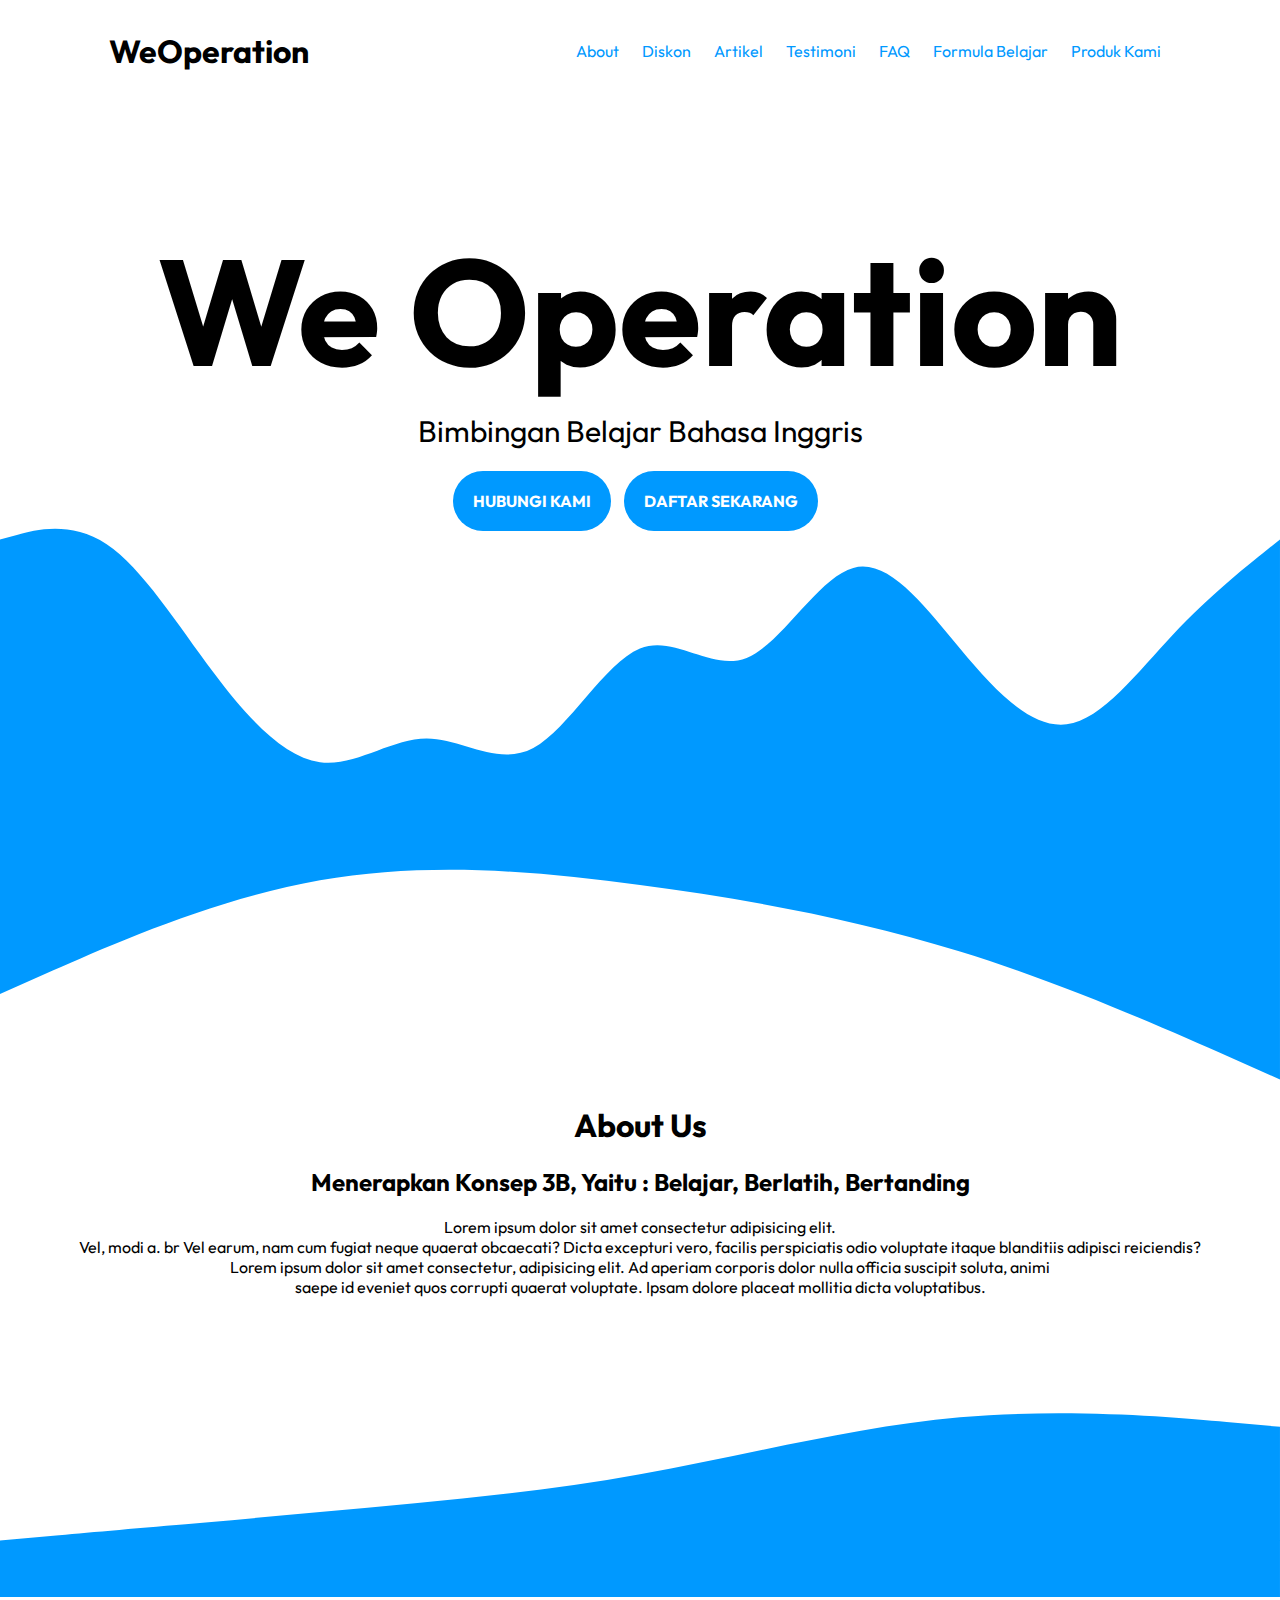
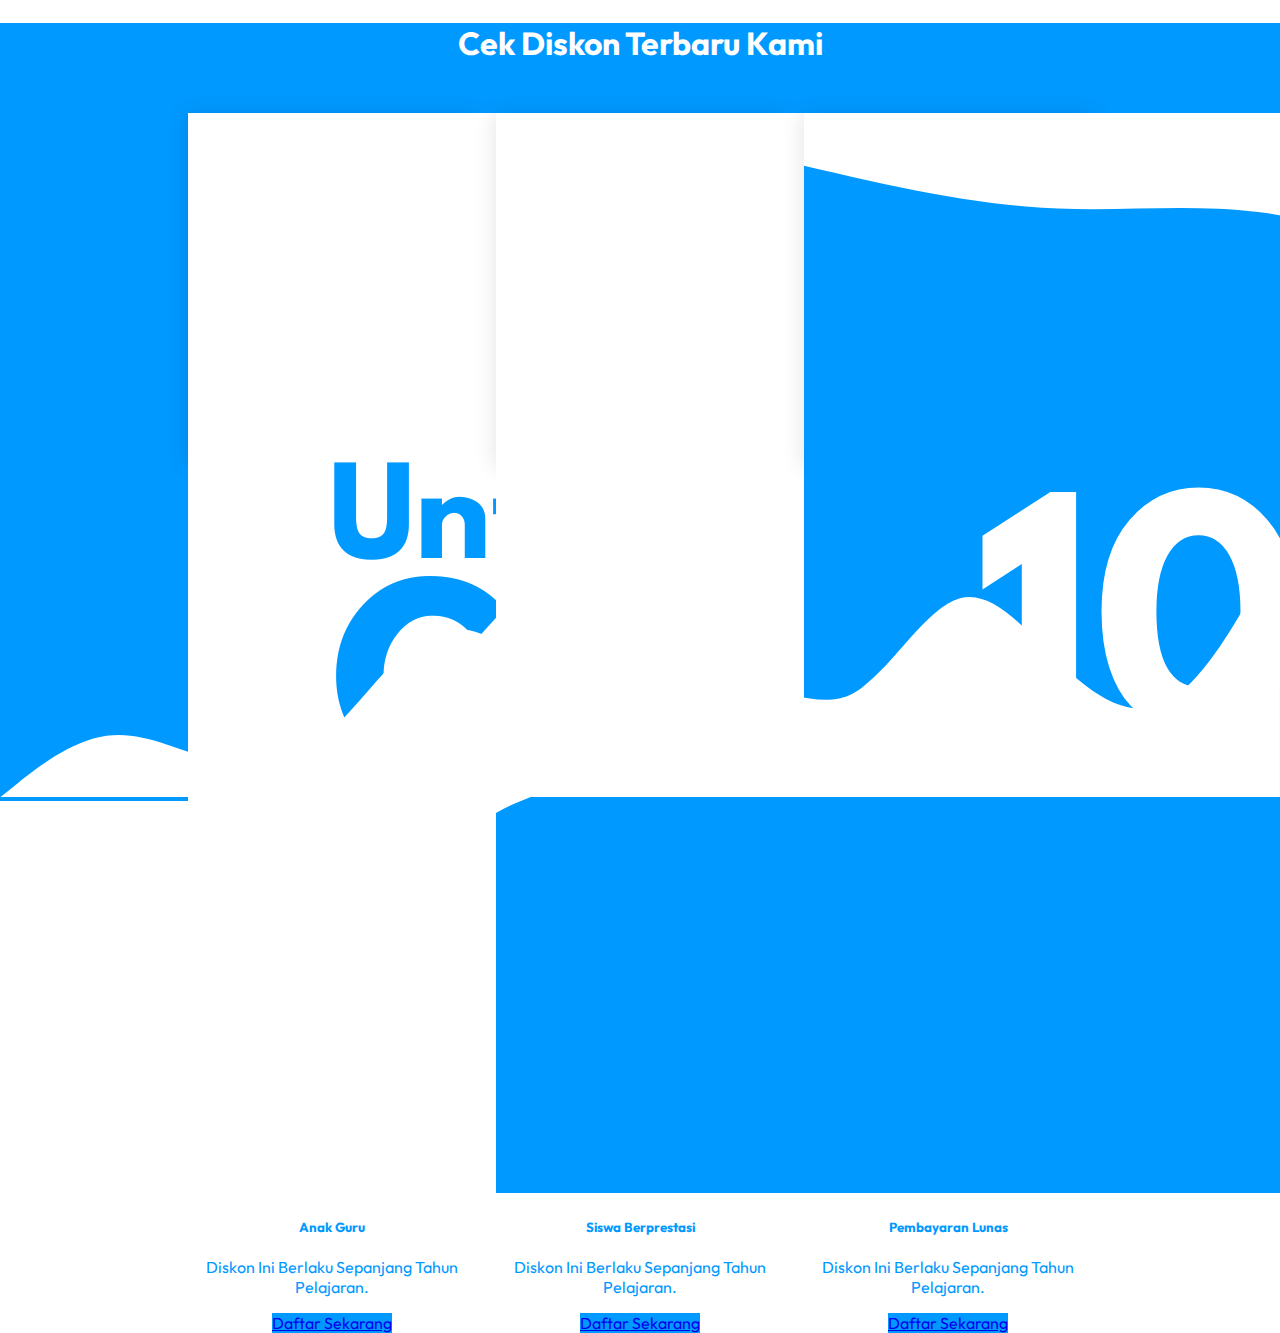
==== index.html @ 5f739982 "first commit" ====
<!DOCTYPE html>
<html lang="en">
<head>
    <meta charset="UTF-8">
    <meta http-equiv="X-UA-Compatible" content="IE=edge">
    <meta name="viewport" content="width=device-width, initial-scale=1.0">

    <link href="https://cdn.jsdelivr.net/npm/bootstrap@5.0.2/dist/css/bootstrap.min.css" rel="stylesheet" integrity="sha384-EVSTQN3/azprG1Anm3QDgpJLIm9Nao0Yz1ztcQTwFspd3yD65VohhpuuCOmLASjC" crossorigin="anonymous">
    <link rel="stylesheet" href="style.css">

    <title>Document</title>
</head>
<body>

    <header>
        <nav>
            <h1>WeOperation</h1>
            <ul class="navbar">
                <li><a href="#content2">About</a></li>
                <li><a href="#Diskon">Diskon</a></li>
                <li><a href="#Artikel">Artikel</a></li>
                <li><a href="#">Testimoni</a></li>
                <li><a href="#">FAQ</a></li>
                <li><a href="#">Formula Belajar</a></li>
                <li><a href="#">Produk Kami</a></li>
            </ul>
        </nav>
    </header>

    <main>

        <!-- Home -->
        <div class="Home">
            <h1>We Operation</h1>
            <p>Bimbingan Belajar Bahasa Inggris</p>
            <div class="tombol">
                <a href="#">HUBUNGI KAMI</a>
                <a href="#">DAFTAR SEKARANG</a>
            </div>
            <svg xmlns="http://www.w3.org/2000/svg" viewBox="0 0 1440 320" class="waves"><path fill="#0099ff" fill-opacity="1" d="M0,32L20,26.7C40,21,80,11,120,37.3C160,64,200,128,240,181.3C280,235,320,277,360,282.7C400,288,440,256,480,256C520,256,560,288,600,266.7C640,245,680,171,720,154.7C760,139,800,181,840,165.3C880,149,920,75,960,64C1000,53,1040,107,1080,154.7C1120,203,1160,245,1200,240C1240,235,1280,181,1320,138.7C1360,96,1400,64,1420,48L1440,32L1440,320L1420,320C1400,320,1360,320,1320,320C1280,320,1240,320,1200,320C1160,320,1120,320,1080,320C1040,320,1000,320,960,320C920,320,880,320,840,320C800,320,760,320,720,320C680,320,640,320,600,320C560,320,520,320,480,320C440,320,400,320,360,320C320,320,280,320,240,320C200,320,160,320,120,320C80,320,40,320,20,320L0,320Z"></path></svg>
        </div>

        <!-- About -->

        <div class="About" id="content2">

            <svg xmlns="http://www.w3.org/2000/svg" viewBox="0 0 1440 320"><path fill="#0099ff" fill-opacity="1" d="M0,224L60,197.3C120,171,240,117,360,96C480,75,600,85,720,101.3C840,117,960,139,1080,176C1200,213,1320,267,1380,293.3L1440,320L1440,0L1380,0C1320,0,1200,0,1080,0C960,0,840,0,720,0C600,0,480,0,360,0C240,0,120,0,60,0L0,0Z"></path></svg>


            <h1>About Us</h1>
            <h2>Menerapkan Konsep 3B, Yaitu : Belajar, Berlatih, Bertanding</h4>
            <p>Lorem ipsum dolor sit amet consectetur adipisicing elit. <br> Vel, modi a. br Vel earum, nam cum fugiat neque quaerat obcaecati? Dicta excepturi vero, facilis perspiciatis odio voluptate itaque blanditiis adipisci reiciendis? <br> Lorem ipsum dolor sit amet consectetur, adipisicing elit. Ad aperiam corporis dolor nulla officia suscipit soluta, animi <br> saepe id eveniet quos corrupti quaerat voluptate. Ipsam dolore placeat mollitia dicta voluptatibus.</p>
            
            <svg xmlns="http://www.w3.org/2000/svg" viewBox="0 0 1440 320"><path fill="#0099ff" fill-opacity="1" d="M0,256L60,250.7C120,245,240,235,360,224C480,213,600,203,720,181.3C840,160,960,128,1080,117.3C1200,107,1320,117,1380,122.7L1440,128L1440,320L1380,320C1320,320,1200,320,1080,320C960,320,840,320,720,320C600,320,480,320,360,320C240,320,120,320,60,320L0,320Z"></path></svg>
        </div>

        <!-- Diskon -->

        <div class="diskon" id="Diskon">
            <h1>Cek Diskon Terbaru Kami</h1>
            <div class="cards">
            <div class="card" >
                <img src="Gambar/4.png" class="card-img-top" alt="...">
                <div class="card-body">
                  <h5 class="card-title">Anak Guru</h5>
                  <p class="card-text">Diskon Ini Berlaku Sepanjang Tahun Pelajaran.</p>
                  <a href="#" class="btn btn-primary">Daftar Sekarang</a>
                </div>
              </div>
            <div class="card">
                <img src="Gambar/5.png" class="card-img-top" alt="...">
                <div class="card-body">
                  <h5 class="card-title">Siswa Berprestasi</h5>
                  <p class="card-text">Diskon Ini Berlaku Sepanjang Tahun Pelajaran.</p>
                  <a href="#" class="btn btn-primary">Daftar Sekarang</a>
                </div>
              </div>
            <div class="card cardbottom">
                <img src="Gambar/6.png" class="card-img-top" alt="...">
                <div class="card-body">
                  <h5 class="card-title">Pembayaran Lunas</h5>
                  <p class="card-text">Diskon Ini Berlaku Sepanjang Tahun Pelajaran.</p>
                  <a href="#" class="btn btn-primary">Daftar Sekarang</a>
                </div>
              </div>
            </div>

            <svg xmlns="http://www.w3.org/2000/svg" viewBox="0 0 1440 320" class="wputih"><path fill="#Ffffff" fill-opacity="1" d="M0,320L20,304C40,288,80,256,120,250.7C160,245,200,267,240,277.3C280,288,320,288,360,256C400,224,440,160,480,138.7C520,117,560,139,600,176C640,213,680,267,720,266.7C760,267,800,213,840,202.7C880,192,920,224,960,202.7C1000,181,1040,107,1080,96C1120,85,1160,139,1200,176C1240,213,1280,235,1320,208C1360,181,1400,107,1420,69.3L1440,32L1440,320L1420,320C1400,320,1360,320,1320,320C1280,320,1240,320,1200,320C1160,320,1120,320,1080,320C1040,320,1000,320,960,320C920,320,880,320,840,320C800,320,760,320,720,320C680,320,640,320,600,320C560,320,520,320,480,320C440,320,400,320,360,320C320,320,280,320,240,320C200,320,160,320,120,320C80,320,40,320,20,320L0,320Z"></path></svg>

            
        </div>

        <!-- Artikel -->

        <!-- <div class="Artikel" id="Artikel">

          <h1>Artikel kami</h1>
          <div class="cArtikel">
            <div class="card" style="width: 18rem;">
                <img src="Gambar/1.png" class="card-img-top" alt="...">
                <div class="card-body">
                    <p style="font-weight: bold;">REVIEW LATIHAN SOAL POST TEST!</p>
                  <p class="card-text">Dapatkan Review Soal Tes Setelah Ujian Secara.</p>
                </div>
              </div>
              <div class="card" style="width: 18rem;">
                <img src="Gambar/2.png" class="card-img-top" alt="...">
                <div class="card-body">
                    <p style="font-weight: bold;">DAPAT SERTIFIKAT KELULUSAN! </p>
                  <p class="card-text">
                    Sertifikat Resmi Yang Di Dapatkan Bekerja Sama Dengan Beberapa Program Pendidikan Di Indonesia.
                    </p>
                </div>
              </div>
              <div class="card" style="width: 18rem;">
                <img src="Gambar/3.png" class="card-img-top" alt="...">
                <div class="card-body">
                    <p style="font-weight: bold;">PERSIAPKAN DIRIMU MENGIKUTI OSN 2023!</p>
                  <p class="card-text">
                  Membantu Dan Membahas Soal- Soal Seputar OSN Yang Akan Di Laksanakan Nantinya
                </p>
                </div>
              </div>
          </div>

        </div> -->
    </main>
    

    <script src="javascript.js"></script>
</body>
</html>
---- style.css ----
@import url('https://fonts.googleapis.com/css2?family=Outfit:wght@300;400;500&display=swap');

body {
    margin: 0;
    font-family: 'Outfit', sans-serif;
}
html{
    scroll-behavior: smooth;
}
header{
    padding-bottom: 100px;

}

nav {
    position:fixed;
    top: 0;
    left: 0;
    width: 100%;
    display: flex;
    justify-content: space-around;
    align-items: center;
    background-color: white;
    font-family: 'Outfit', sans-serif;
    padding: 10px 0;
    z-index: 999;
    transition: box-shadow 0.3s ease; /* Menambahkan transisi pada box-shadow */
}

nav.nav-scroll {
    box-shadow: 0 2px 4px rgba(0, 0, 0, 0.1); /* Efek box-shadow saat di-scroll */
}

.navbar li{
    display: inline;
    list-style: none;
}

.navbar li a{
    padding: 10px;
    text-decoration: none;
    color:#0099ff;
    border-radius: 50px;
    transition: .3s;
}

.navbar li a:hover{
    padding: 10px;
    transition: .5s;
    text-decoration: none;
    background-color:  #0099ff;
    border-radius: 50px;
    color: white;
}

.Home{
    padding-top: 100px;
    line-height:20px;
    font-family: 'Outfit', sans-serif;
    text-align: center;
}

.Home h1 {
    font-size: 150px;
}

.Home p {
    font-size: 30px;
    margin-bottom: 50px;
}


.tombol a{
    margin-right: 10px;
    font-weight: bold;
    color: white;
    text-decoration: none;
    border-radius: 50px;
    padding: 20px;
    background-color: #0099ff;
    transition: .3s;
}

.tombol a:hover{
    margin-right: 10px;
    transition: .3s;
    font-weight: bold;
    color: white;
    text-decoration: none;
    border-radius: 50px;
    padding: 25px;
    background-color: rgb(18, 159, 246);
}

.tombol {
    margin-bottom: 0;
}
.waves{
    display: block;
}

.About{
    text-align: center;
}

.diskon{
    background-color: #0099ff;
    text-align: center;
    color: white;
}



.cards{
    margin-top: 50px;
    margin-bottom: 50px;
    display: flex;
    justify-content: center;
    gap: 20px;
}

.Artikel{
    text-align: center;
    margin: 100px auto;
}
.cArtikel{
    display: flex; 
    justify-content: center;
    gap: 70px;
    margin-top: 100px;
}

.card {
    box-shadow: 0px 2px 20px 2px rgba(0, 0,0, .1);
    background-color:rgb(255, 255, 255);
    color: #0099ff ;
    display:;
    width: 18rem;
    transition: .2s;
    height: 350px;
}

.card:hover {
    transition: .2s;
    width: 20rem;
    height: 350px;

}


.btn-primary{
    background-color: #0099ff;
}
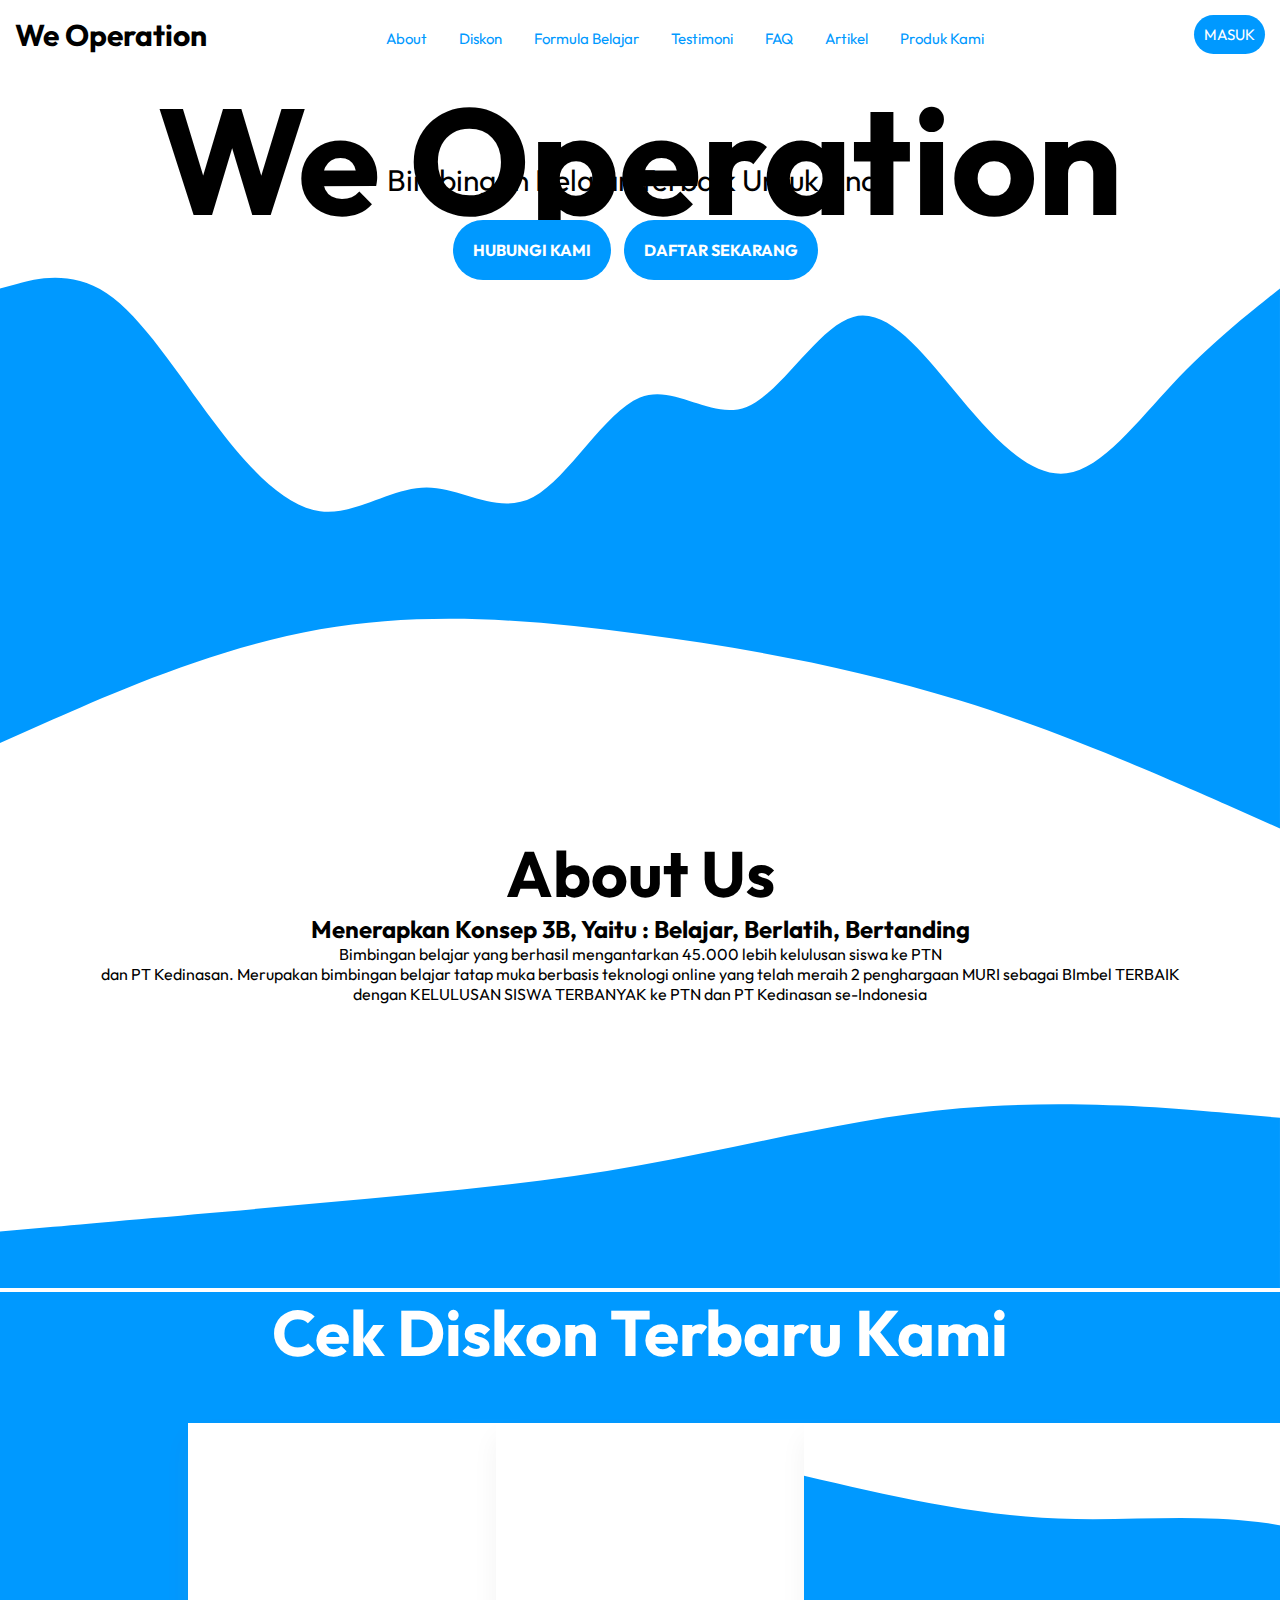
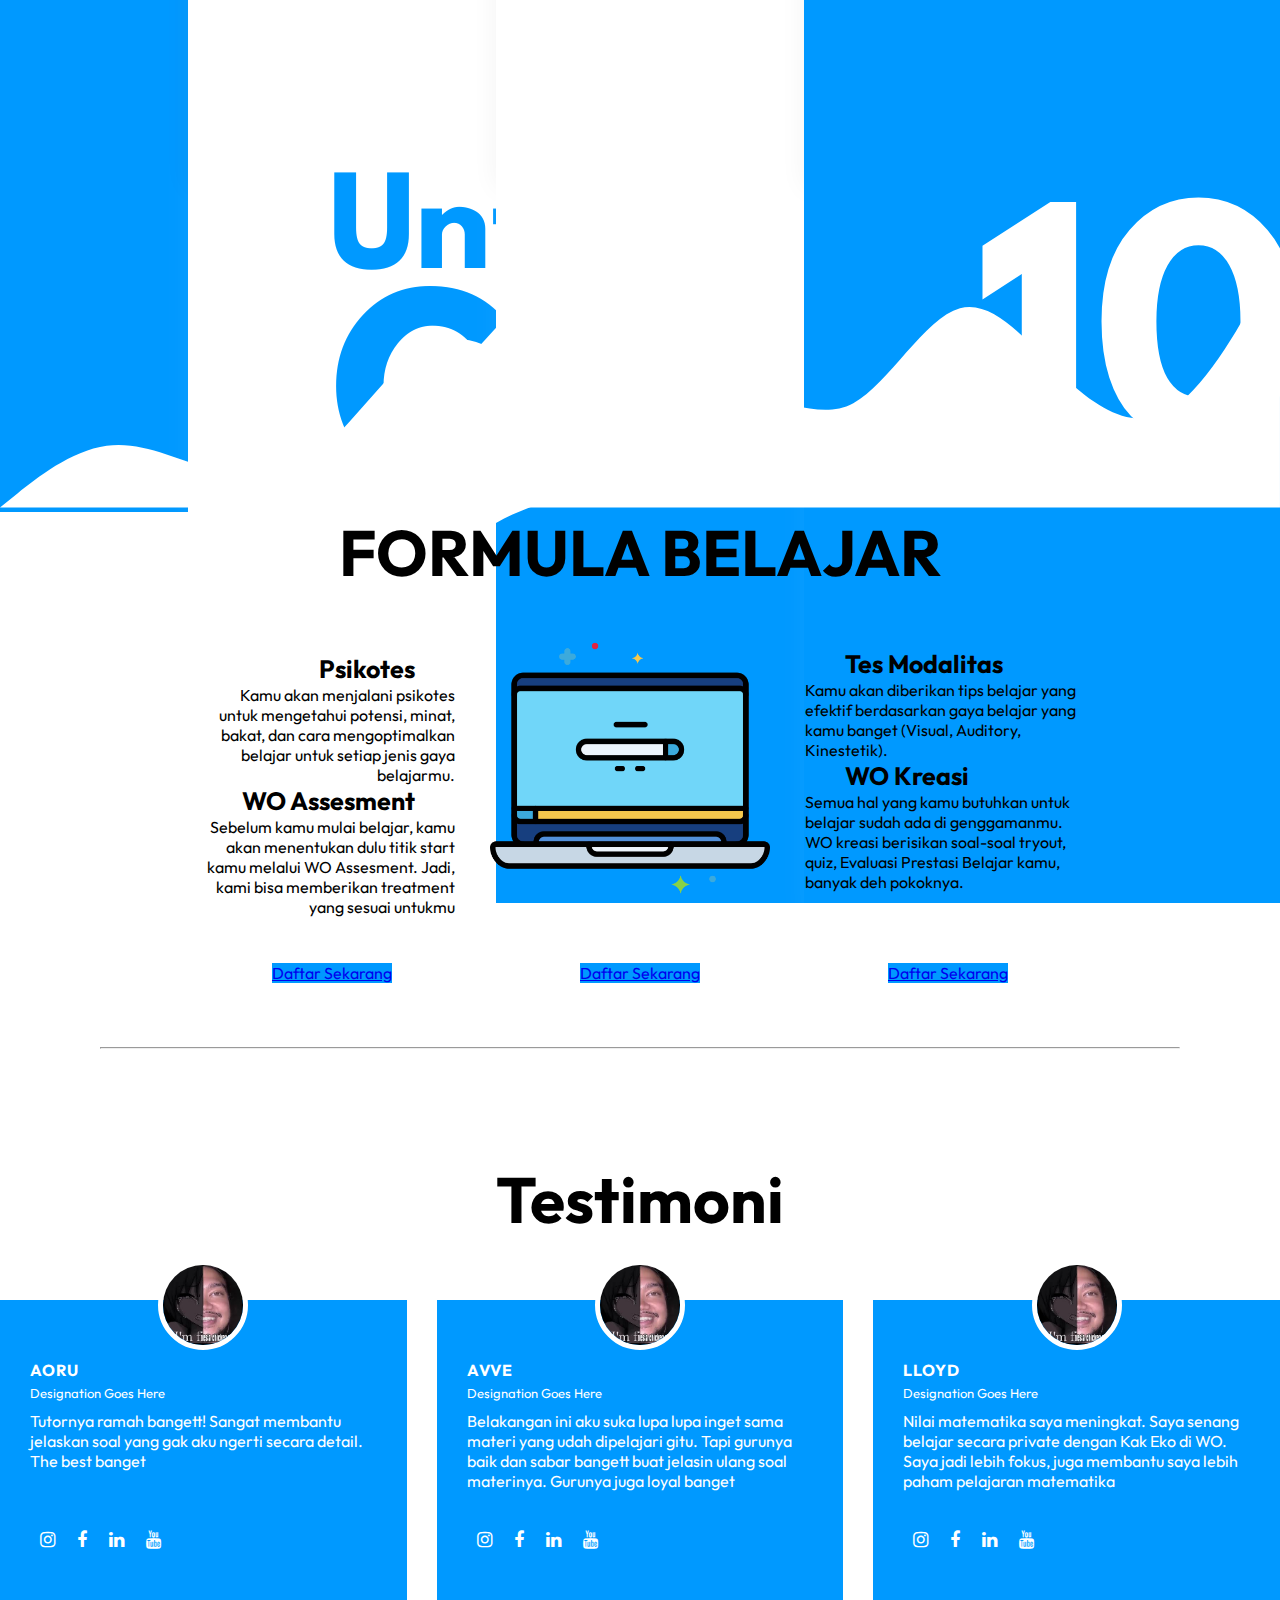
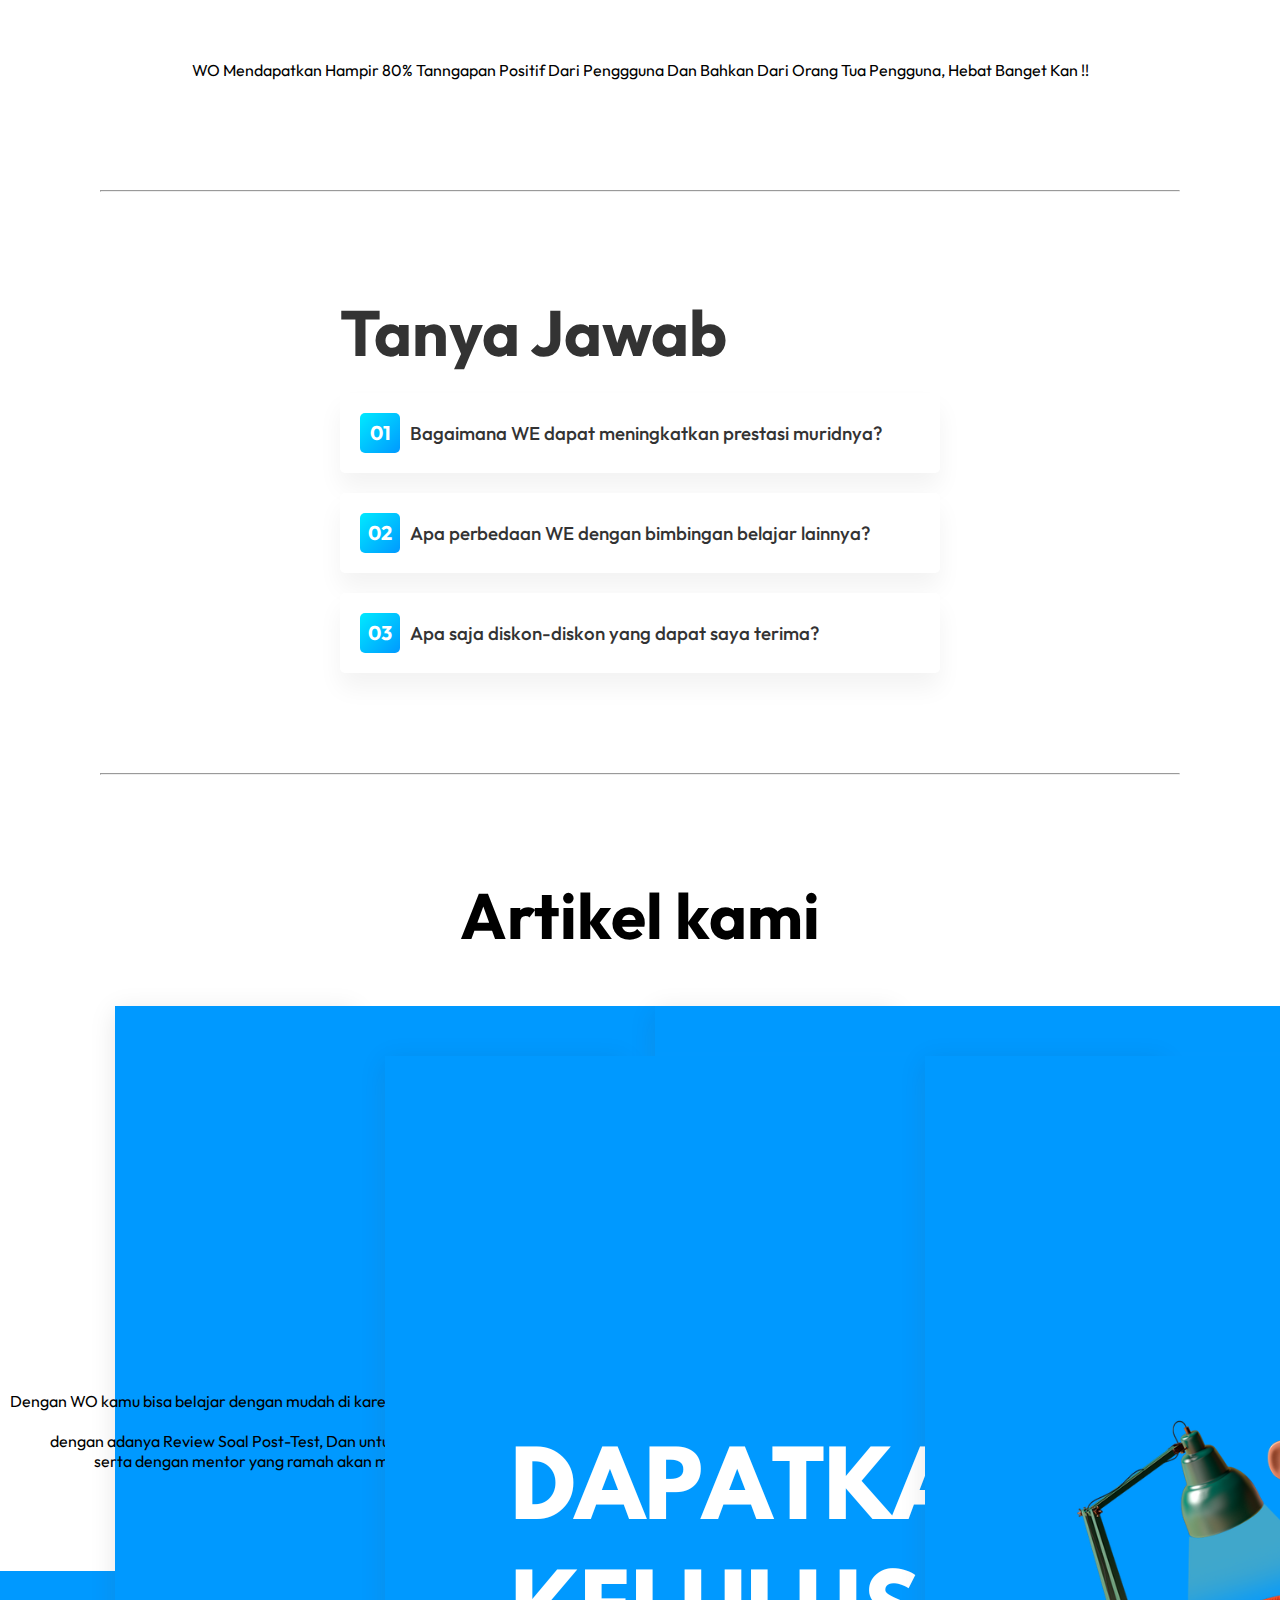
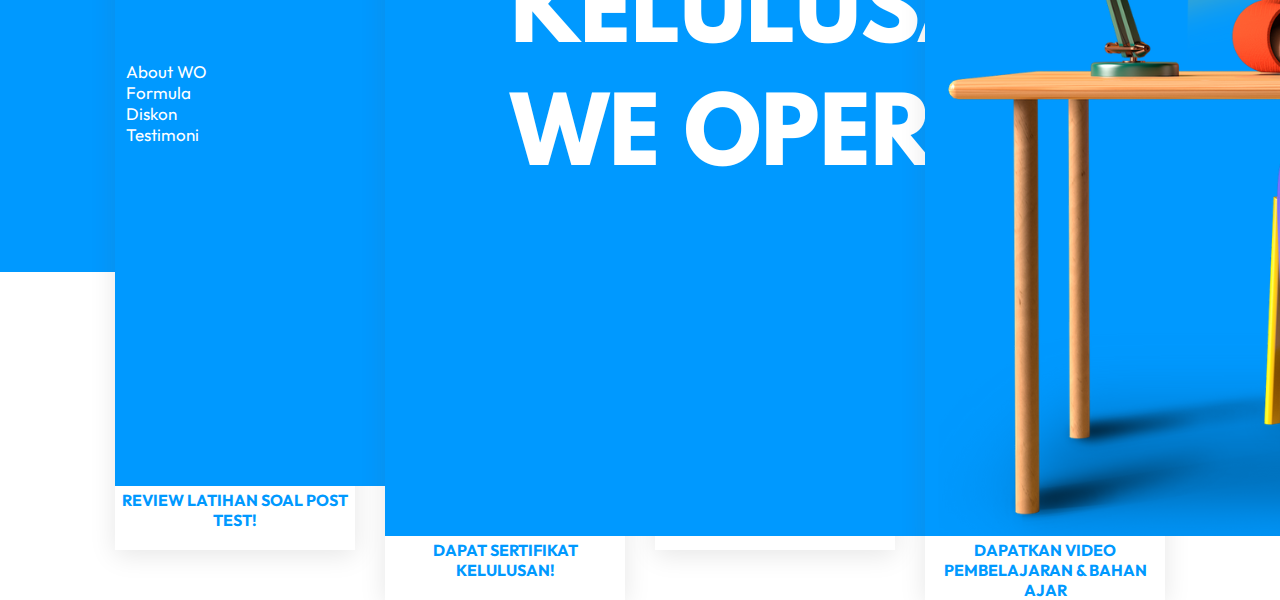
==== commit 89df6b4d: "Add files via upload" ====
--- a/index.html
+++ b/index.html
@@ -1,132 +1,382 @@
-<!DOCTYPE html>
-<html lang="en">
-<head>
-    <meta charset="UTF-8">
-    <meta http-equiv="X-UA-Compatible" content="IE=edge">
-    <meta name="viewport" content="width=device-width, initial-scale=1.0">
-
-    <link href="https://cdn.jsdelivr.net/npm/bootstrap@5.0.2/dist/css/bootstrap.min.css" rel="stylesheet" integrity="sha384-EVSTQN3/azprG1Anm3QDgpJLIm9Nao0Yz1ztcQTwFspd3yD65VohhpuuCOmLASjC" crossorigin="anonymous">
-    <link rel="stylesheet" href="style.css">
-
-    <title>Document</title>
-</head>
-<body>
-
-    <header>
-        <nav>
-            <h1>WeOperation</h1>
-            <ul class="navbar">
-                <li><a href="#content2">About</a></li>
-                <li><a href="#Diskon">Diskon</a></li>
-                <li><a href="#Artikel">Artikel</a></li>
-                <li><a href="#">Testimoni</a></li>
-                <li><a href="#">FAQ</a></li>
-                <li><a href="#">Formula Belajar</a></li>
-                <li><a href="#">Produk Kami</a></li>
-            </ul>
-        </nav>
-    </header>
-
-    <main>
-
-        <!-- Home -->
-        <div class="Home">
-            <h1>We Operation</h1>
-            <p>Bimbingan Belajar Bahasa Inggris</p>
-            <div class="tombol">
-                <a href="#">HUBUNGI KAMI</a>
-                <a href="#">DAFTAR SEKARANG</a>
-            </div>
-            <svg xmlns="http://www.w3.org/2000/svg" viewBox="0 0 1440 320" class="waves"><path fill="#0099ff" fill-opacity="1" d="M0,32L20,26.7C40,21,80,11,120,37.3C160,64,200,128,240,181.3C280,235,320,277,360,282.7C400,288,440,256,480,256C520,256,560,288,600,266.7C640,245,680,171,720,154.7C760,139,800,181,840,165.3C880,149,920,75,960,64C1000,53,1040,107,1080,154.7C1120,203,1160,245,1200,240C1240,235,1280,181,1320,138.7C1360,96,1400,64,1420,48L1440,32L1440,320L1420,320C1400,320,1360,320,1320,320C1280,320,1240,320,1200,320C1160,320,1120,320,1080,320C1040,320,1000,320,960,320C920,320,880,320,840,320C800,320,760,320,720,320C680,320,640,320,600,320C560,320,520,320,480,320C440,320,400,320,360,320C320,320,280,320,240,320C200,320,160,320,120,320C80,320,40,320,20,320L0,320Z"></path></svg>
-        </div>
-
-        <!-- About -->
-
-        <div class="About" id="content2">
-
-            <svg xmlns="http://www.w3.org/2000/svg" viewBox="0 0 1440 320"><path fill="#0099ff" fill-opacity="1" d="M0,224L60,197.3C120,171,240,117,360,96C480,75,600,85,720,101.3C840,117,960,139,1080,176C1200,213,1320,267,1380,293.3L1440,320L1440,0L1380,0C1320,0,1200,0,1080,0C960,0,840,0,720,0C600,0,480,0,360,0C240,0,120,0,60,0L0,0Z"></path></svg>
-
-
-            <h1>About Us</h1>
-            <h2>Menerapkan Konsep 3B, Yaitu : Belajar, Berlatih, Bertanding</h4>
-            <p>Lorem ipsum dolor sit amet consectetur adipisicing elit. <br> Vel, modi a. br Vel earum, nam cum fugiat neque quaerat obcaecati? Dicta excepturi vero, facilis perspiciatis odio voluptate itaque blanditiis adipisci reiciendis? <br> Lorem ipsum dolor sit amet consectetur, adipisicing elit. Ad aperiam corporis dolor nulla officia suscipit soluta, animi <br> saepe id eveniet quos corrupti quaerat voluptate. Ipsam dolore placeat mollitia dicta voluptatibus.</p>
-            
-            <svg xmlns="http://www.w3.org/2000/svg" viewBox="0 0 1440 320"><path fill="#0099ff" fill-opacity="1" d="M0,256L60,250.7C120,245,240,235,360,224C480,213,600,203,720,181.3C840,160,960,128,1080,117.3C1200,107,1320,117,1380,122.7L1440,128L1440,320L1380,320C1320,320,1200,320,1080,320C960,320,840,320,720,320C600,320,480,320,360,320C240,320,120,320,60,320L0,320Z"></path></svg>
-        </div>
-
-        <!-- Diskon -->
-
-        <div class="diskon" id="Diskon">
-            <h1>Cek Diskon Terbaru Kami</h1>
-            <div class="cards">
-            <div class="card" >
-                <img src="Gambar/4.png" class="card-img-top" alt="...">
-                <div class="card-body">
-                  <h5 class="card-title">Anak Guru</h5>
-                  <p class="card-text">Diskon Ini Berlaku Sepanjang Tahun Pelajaran.</p>
-                  <a href="#" class="btn btn-primary">Daftar Sekarang</a>
-                </div>
-              </div>
-            <div class="card">
-                <img src="Gambar/5.png" class="card-img-top" alt="...">
-                <div class="card-body">
-                  <h5 class="card-title">Siswa Berprestasi</h5>
-                  <p class="card-text">Diskon Ini Berlaku Sepanjang Tahun Pelajaran.</p>
-                  <a href="#" class="btn btn-primary">Daftar Sekarang</a>
-                </div>
-              </div>
-            <div class="card cardbottom">
-                <img src="Gambar/6.png" class="card-img-top" alt="...">
-                <div class="card-body">
-                  <h5 class="card-title">Pembayaran Lunas</h5>
-                  <p class="card-text">Diskon Ini Berlaku Sepanjang Tahun Pelajaran.</p>
-                  <a href="#" class="btn btn-primary">Daftar Sekarang</a>
-                </div>
-              </div>
-            </div>
-
-            <svg xmlns="http://www.w3.org/2000/svg" viewBox="0 0 1440 320" class="wputih"><path fill="#Ffffff" fill-opacity="1" d="M0,320L20,304C40,288,80,256,120,250.7C160,245,200,267,240,277.3C280,288,320,288,360,256C400,224,440,160,480,138.7C520,117,560,139,600,176C640,213,680,267,720,266.7C760,267,800,213,840,202.7C880,192,920,224,960,202.7C1000,181,1040,107,1080,96C1120,85,1160,139,1200,176C1240,213,1280,235,1320,208C1360,181,1400,107,1420,69.3L1440,32L1440,320L1420,320C1400,320,1360,320,1320,320C1280,320,1240,320,1200,320C1160,320,1120,320,1080,320C1040,320,1000,320,960,320C920,320,880,320,840,320C800,320,760,320,720,320C680,320,640,320,600,320C560,320,520,320,480,320C440,320,400,320,360,320C320,320,280,320,240,320C200,320,160,320,120,320C80,320,40,320,20,320L0,320Z"></path></svg>
-
-            
-        </div>
-
-        <!-- Artikel -->
-
-        <!-- <div class="Artikel" id="Artikel">
-
-          <h1>Artikel kami</h1>
-          <div class="cArtikel">
-            <div class="card" style="width: 18rem;">
-                <img src="Gambar/1.png" class="card-img-top" alt="...">
-                <div class="card-body">
-                    <p style="font-weight: bold;">REVIEW LATIHAN SOAL POST TEST!</p>
-                  <p class="card-text">Dapatkan Review Soal Tes Setelah Ujian Secara.</p>
-                </div>
-              </div>
-              <div class="card" style="width: 18rem;">
-                <img src="Gambar/2.png" class="card-img-top" alt="...">
-                <div class="card-body">
-                    <p style="font-weight: bold;">DAPAT SERTIFIKAT KELULUSAN! </p>
-                  <p class="card-text">
-                    Sertifikat Resmi Yang Di Dapatkan Bekerja Sama Dengan Beberapa Program Pendidikan Di Indonesia.
-                    </p>
-                </div>
-              </div>
-              <div class="card" style="width: 18rem;">
-                <img src="Gambar/3.png" class="card-img-top" alt="...">
-                <div class="card-body">
-                    <p style="font-weight: bold;">PERSIAPKAN DIRIMU MENGIKUTI OSN 2023!</p>
-                  <p class="card-text">
-                  Membantu Dan Membahas Soal- Soal Seputar OSN Yang Akan Di Laksanakan Nantinya
-                </p>
-                </div>
-              </div>
-          </div>
-
-        </div> -->
-    </main>
-    
-
-    <script src="javascript.js"></script>
-</body>
+<!DOCTYPE html>
+<html lang="en">
+<head>
+    <meta charset="UTF-8">
+    <meta http-equiv="X-UA-Compatible" content="IE=edge">
+    <meta name="viewport" content="width=device-width, initial-scale=1.0">
+    
+    <link rel="stylesheet"
+    href="https://cdnjs.cloudflare.com/ajax/libs/font-awesome/6.0.0-beta3/css/all.min.css"/>
+    <link rel="stylesheet" href="https://cdnjs.cloudflare.com/ajax/libs/font-awesome/4.7.0/css/font-awesome.css">
+    <link rel="stylesheet" href="https://cdnjs.cloudflare.com/ajax/libs/OwlCarousel2/2.2.1/assets/owl.carousel.min.css">
+    <link rel="stylesheet" href="https://cdnjs.cloudflare.com/ajax/libs/OwlCarousel2/2.2.1/assets/owl.theme.default.min.css">
+    <link href="https://cdn.jsdelivr.net/npm/bootstrap@5.0.2/dist/css/bootstrap.min.css" rel="stylesheet" integrity="sha384-EVSTQN3/azprG1Anm3QDgpJLIm9Nao0Yz1ztcQTwFspd3yD65VohhpuuCOmLASjC" crossorigin="anonymous">
+  
+    <link rel="stylesheet" href="css/style.css">
+    
+
+    <title>Document</title>
+</head>
+<body>
+
+  <header>
+    <nav>
+      <a href="#home" id="logo">We Operation</a>
+      <i class="fas fa-bars" id="ham-menu"></i>
+      <ul id="nav-bar">
+        <li>
+          <a href="#About" class="list_text">About</a>
+        </li>
+        <li>
+          <a href="#Diskon" class="list_text">Diskon</a>
+        </li>
+        <li>
+          <a href="#formula" class="list_text">Formula Belajar</a>
+        </li>
+        <li>
+          <a href="#testimonial_area" class="list_text">Testimoni</a>
+        </li>
+        <li>
+          <a href="#FAQS" class="list_text">FAQ</a>
+        </li>
+        <li>
+          <a href="#Artikel" class="list_text">Artikel</a>
+        </li>
+        <li>
+          <a href="Produk.html" class="list_text">Produk Kami</a>
+        </li>
+        <li>
+          <a href="LOGINPAGE.html" class="masuk_page">MASUK</a>
+        </li>
+      </ul>
+      <a href="LOGINPAGE.html" class="actives">MASUK</a>
+    </nav>
+  </header>
+
+
+    <main>
+
+        <!-- Home -->
+        <section class="Home">
+            <h1>We Operation</h1>
+            <p>Bimbingan Belajar Terbaik Untuk Anak</p>
+            <div class="tombol">
+                <a href="#">HUBUNGI KAMI</a>
+                <a href="LOGINPAGE.html">DAFTAR SEKARANG</a>
+            </div>
+            <svg xmlns="http://www.w3.org/2000/svg" viewBox="0 0 1440 320" class="waves"><path fill="#0099ff" fill-opacity="1" d="M0,32L20,26.7C40,21,80,11,120,37.3C160,64,200,128,240,181.3C280,235,320,277,360,282.7C400,288,440,256,480,256C520,256,560,288,600,266.7C640,245,680,171,720,154.7C760,139,800,181,840,165.3C880,149,920,75,960,64C1000,53,1040,107,1080,154.7C1120,203,1160,245,1200,240C1240,235,1280,181,1320,138.7C1360,96,1400,64,1420,48L1440,32L1440,320L1420,320C1400,320,1360,320,1320,320C1280,320,1240,320,1200,320C1160,320,1120,320,1080,320C1040,320,1000,320,960,320C920,320,880,320,840,320C800,320,760,320,720,320C680,320,640,320,600,320C560,320,520,320,480,320C440,320,400,320,360,320C320,320,280,320,240,320C200,320,160,320,120,320C80,320,40,320,20,320L0,320Z"></path></svg>
+        </section>
+
+        <!-- About -->
+
+        <section class="About" id="About">
+            <svg xmlns="http://www.w3.org/2000/svg" viewBox="0 0 1440 320"><path fill="#0099ff" fill-opacity="1" d="M0,224L60,197.3C120,171,240,117,360,96C480,75,600,85,720,101.3C840,117,960,139,1080,176C1200,213,1320,267,1380,293.3L1440,320L1440,0L1380,0C1320,0,1200,0,1080,0C960,0,840,0,720,0C600,0,480,0,360,0C240,0,120,0,60,0L0,0Z"></path></svg>
+            <h1>About Us</h1>
+            <h2>Menerapkan Konsep 3B, Yaitu : Belajar, Berlatih, Bertanding</h4>
+            <p>Bimbingan belajar yang berhasil mengantarkan 45.000 lebih kelulusan siswa ke PTN <span class="p_about">dan PT Kedinasan. Merupakan bimbingan belajar tatap muka berbasis teknologi online yang telah meraih 2 penghargaan MURI sebagai BImbel TERBAIK</span> <span class="p_about">dengan KELULUSAN SISWA TERBANYAK ke PTN dan PT Kedinasan se-Indonesia</span> </p>
+            <svg xmlns="http://www.w3.org/2000/svg" viewBox="0 0 1440 320"><path fill="#0099ff" fill-opacity="1" d="M0,256L60,250.7C120,245,240,235,360,224C480,213,600,203,720,181.3C840,160,960,128,1080,117.3C1200,107,1320,117,1380,122.7L1440,128L1440,320L1380,320C1320,320,1200,320,1080,320C960,320,840,320,720,320C600,320,480,320,360,320C240,320,120,320,60,320L0,320Z"></path></svg>
+        </section>
+
+        <!-- Diskon -->
+
+        <section class="diskon" id="Diskon">
+            <h1>Cek Diskon Terbaru Kami</h1>
+            <div class="cards">
+            <div class="diskcard" >
+                <img src="assets/4.png" class="card-img-top" alt="...">
+                <div class="card-body">
+                  <h5 class="card-title">Anak Guru</h5>
+                  <p class="card-text">Diskon Ini Berlaku Sepanjang Tahun Pelajaran.</p>
+                  <a href="LOGINPAGE.html" class="btn btn-primary">Daftar Sekarang</a>
+                </div>
+              </div>
+            <div class="diskcard">
+                <img src="assets/5.png" class="card-img-top" alt="...">
+                <div class="card-body">
+                  <h5 class="card-title">Siswa Berprestasi</h5>
+                  <p class="card-text">Diskon Ini Berlaku Sepanjang Tahun Pelajaran.</p>
+                  <a href="LOGINPAGE.html" class="btn btn-primary">Daftar Sekarang</a>
+                </div>
+              </div>
+            <div class="diskcard">
+                <img src="assets/6.png" class="card-img-top" alt="...">
+                <div class="card-body">
+                  <h5 class="card-title">Pembayaran Lunas</h5>
+                  <p class="card-text">Diskon Ini Berlaku Sepanjang Tahun Pelajaran.</p>
+                  <a href="LOGINPAGE.html" class="btn btn-primary">Daftar Sekarang</a>
+                </div>
+              </div>
+            </div>
+
+            <svg xmlns="http://www.w3.org/2000/svg" viewBox="0 0 1440 320" class="wputih"><path fill="#Ffffff" fill-opacity="1" d="M0,320L20,304C40,288,80,256,120,250.7C160,245,200,267,240,277.3C280,288,320,288,360,256C400,224,440,160,480,138.7C520,117,560,139,600,176C640,213,680,267,720,266.7C760,267,800,213,840,202.7C880,192,920,224,960,202.7C1000,181,1040,107,1080,96C1120,85,1160,139,1200,176C1240,213,1280,235,1320,208C1360,181,1400,107,1420,69.3L1440,32L1440,320L1420,320C1400,320,1360,320,1320,320C1280,320,1240,320,1200,320C1160,320,1120,320,1080,320C1040,320,1000,320,960,320C920,320,880,320,840,320C800,320,760,320,720,320C680,320,640,320,600,320C560,320,520,320,480,320C440,320,400,320,360,320C320,320,280,320,240,320C200,320,160,320,120,320C80,320,40,320,20,320L0,320Z"></path></svg>
+
+        </section>
+
+        
+
+        <!-- Formula Belajar -->
+        <section class="formula_belajar" id="formula">
+            <h1>FORMULA BELAJAR</h1>
+            <div class="group_content">
+              <div class="left_content">
+                <h1>Psikotes</h1>
+                  <p>Kamu akan menjalani psikotes untuk mengetahui potensi, minat, bakat, dan cara mengoptimalkan belajar untuk setiap jenis gaya belajarmu.</p>
+  
+                  <h1>WO Assesment</h1>
+                  <p>Sebelum kamu mulai belajar, kamu akan menentukan dulu titik start kamu melalui WO Assesment. Jadi, kami bisa memberikan treatment yang sesuai untukmu</p>
+              </div>
+  
+              <span class="assets_laptop">
+                <img src="assets/laptop.png" alt="" class="middle_ict">
+              </span>
+
+              <div class="right_content">
+                  <h1>Tes Modalitas</h1>
+                  <p>Kamu akan diberikan tips belajar yang efektif berdasarkan gaya belajar yang kamu banget (Visual, Auditory, Kinestetik).</p>
+  
+                  <h1>WO Kreasi</h1>
+                  <p>Semua hal yang kamu butuhkan untuk belajar sudah ada di genggamanmu. WO kreasi berisikan soal-soal tryout, quiz, Evaluasi Prestasi Belajar kamu, banyak deh pokoknya.</p>
+              </div>
+            
+            </div>
+        </section>
+
+        <!-- Testimoni -->
+        <hr style="margin:100px;">
+        <section id="testimonial_area" class="section_padding">
+          <h1 style="text-align: center; margin-bottom: 20px;" class="h1_testi">Testimoni</h1>
+          <div class="container">
+            <div class="row">
+              <div class="col-md-12">
+                <div class="testmonial_slider_area text-center owl-carousel">
+                  <div class="box-area">	
+                    <div class="img-area">
+                      <img src="assets/user1.jpeg" alt="">
+                    </div>	
+                    <h5>Aoru</h5>
+                    <span>Designation Goes Here</span>									
+                    <p class="content">
+                      Tutornya ramah bangett! Sangat membantu jelaskan soal yang gak aku ngerti secara detail. The best banget
+                    </p>
+                    <h6 class="socials">
+                        <i class="fa fa-instagram"></i>
+                        <i class="fa fa-facebook"></i>
+                        <i class="fa fa-linkedin"></i>
+                        <i class="fa fa-youtube"></i>
+                    </h6>
+                  </div> 
+                
+                  <div class="box-area">	
+                    <div class="img-area">
+                      <img src="assets/user1.jpeg" alt="">
+                    </div>	
+                    <h5>Avve</h5>
+                    <span>Designation Goes Here</span>									
+                    <p class="content">
+                      Belakangan ini aku suka lupa lupa inget sama materi yang udah dipelajari gitu. Tapi gurunya baik dan sabar bangett buat jelasin ulang soal materinya. Gurunya juga loyal banget
+                    </p>
+                    <h6 class="socials">
+                        <i class="fa fa-instagram"></i>
+                        <i class="fa fa-facebook"></i>
+                        <i class="fa fa-linkedin"></i>
+                        <i class="fa fa-youtube"></i>
+                    </h6>
+                  </div> 
+                
+                  <div class="box-area">	
+                    <div class="img-area">
+                      <img src="assets/user1.jpeg" alt="">
+                    </div>	
+                    <h5>Lloyd</h5>
+                    <span>Designation Goes Here</span>									
+                    <p class="content">
+                      Nilai matematika saya meningkat. Saya senang belajar secara private dengan Kak Eko di WO. Saya jadi lebih fokus, juga membantu saya lebih paham pelajaran matematika
+                    </p>
+                    <h6 class="socials">
+                        <i class="fa fa-instagram"></i>
+                        <i class="fa fa-facebook"></i>
+                        <i class="fa fa-linkedin"></i>
+                        <i class="fa fa-youtube"></i>
+                    </h6>
+                  </div> 
+                
+                  <div class="box-area">	
+                    <div class="img-area">
+                      <img src="assets/user1.jpeg" alt="">
+                    </div>	
+                    <h5>Dhiipz</h5>
+                    <span>Designation Goes Here</span>									
+                    <p class="content">
+                      Pembahasan guru mudah dipahami! Sejak belajar di WO, Saya jadi lebih aktif dan percaya diri. 
+                    </p>
+                    <h6 class="socials">
+                        <i class="fa fa-instagram"></i>
+                        <i class="fa fa-facebook"></i>
+                        <i class="fa fa-linkedin"></i>
+                        <i class="fa fa-youtube"></i>
+                    </h6>
+                  </div> 
+                
+                  <div class="box-area">	
+                    <div class="img-area">
+                      <img src="assets/user1.jpeg" alt="">
+                    </div>	
+                    <h5>AndXd</h5>
+                    <span>Designation Goes Here</span>									
+                    <p class="content">
+                      Proses belajar sangat cocok & nyaman bua saya. Sejak gabung di WO dapat guru yang sesuai, jadi saya lebih semangat belajar dan paham materi. Waktu belajar
+                    </p>
+                    <h6 class="socials">
+                        <i class="fa fa-instagram"></i>
+                        <i class="fa fa-facebook"></i>
+                        <i class="fa fa-linkedin"></i>
+                        <i class="fa fa-youtube"></i>
+                    </h6>
+                  </div> 
+                
+                  <div class="box-area">	
+                    <div class="img-area">
+                      <img src="assets/user1.jpeg" alt="">
+                    </div>	
+                    <h5>Huzz</h5>
+                    <span>Designation Goes Here</span>									
+                    <p class="content">
+                      Kesan pertama nyoba WO itu mudah banget pendaftarannya. Terus pas belajar dengan gurunya ternyata seru banget!
+                    </p>
+                    <h6 class="socials">
+                        <i class="fa fa-instagram"></i>
+                        <i class="fa fa-facebook"></i>
+                        <i class="fa fa-linkedin"></i>
+                        <i class="fa fa-youtube"></i>
+                    </h6>
+                  </div> 
+                </div>
+              </div>
+            </div>
+          </div>
+
+          <p style="text-align: center;">WO Mendapatkan Hampir 80% Tanngapan Positif Dari Penggguna Dan Bahkan Dari Orang Tua Pengguna, Hebat Banget Kan !!</p>
+        </section>
+      
+        <!-- FAQ -->
+
+        <hr style="margin:100px;">
+        <section class="FAQS" id="FAQS">
+        <div class="FAQ">
+          <h1>Tanya Jawab</h1>
+          <div class="tab">
+              <input type="radio" name="acc" id="acc1">
+              <label for="acc1" class="label_faq">
+                  <h2>01</h2>
+                  <h3>Bagaimana WE dapat meningkatkan prestasi muridnya?</h3>
+              </label>
+              <div class="content"><p>selalu berusaha meningkatkan prestasi siswa-siswanya dengan menjalankan pembelajaran yang nyaman dan menyenangkan. </p></div>
+          </div>
+              <div class="tab">
+                  <input type="radio" name="acc" id="acc2">
+                  <label for="acc2">
+                      <h2>02</h2>
+                      <h3>Apa perbedaan WE dengan bimbingan belajar lainnya?</h3>
+                  </label>
+                  <div class="content"><p>Dengan WO kamu akan di ajarkan dengan berbagai metode sehingga nantinya kamu lebih cepat memahami materinya</p></div>
+              </div>
+                  <div class="tab">
+                      <input type="radio" name="acc" id="acc3">
+                      <label for="acc3">
+                          <h2>03</h2>
+                          <h3>Apa saja diskon-diskon yang dapat saya terima?</h3>
+                      </label>
+                      <div class="content"><p>Terdapat Diskon untuk Anak Guru, Siswa Berprestasi dan juga untuk pembayaran secara tunai</p></div>
+                  </div>
+                  </div>
+            </div>
+            
+          </section>
+          <hr style="margin:100px;">
+          <!-- Artikel -->
+          <section class="Artikel" id="Artikel">
+            <h1>Artikel kami</h1>
+            <div class="cArtikel">
+              <a href="" class="Acard">
+                <div class="ArtikelClass">
+                  <img src="assets/1.png" class="card-img-top aimg" alt="...">
+                    <div class="card-body">
+                        <p style="color: #0099ff ;  font-weight: bold;">REVIEW LATIHAN SOAL POST TEST!</p>
+                    </div>
+                </div>
+              </a>
+                
+                <a href="" class="Acard">
+                  <div class="">
+                    <img src="assets/2.png" class="card-img-top aimg" alt="...">
+                    <div class="card-body">
+                        <p style="color: #0099ff ; font-weight: bold;">DAPAT SERTIFIKAT KELULUSAN! </p>
+                    </div>
+                  </div>
+                </a>
+
+                <a href="" class="Acard">
+                  <div class="">
+                    <img src="assets/3.png" class="card-img-top aimg" alt="...">
+                    <div class="card-body">
+                        <p style="color: #0099ff ; font-weight: bold;">PERSIAPKAN DIRIMU MENGIKUTI OSN 2023!</p>
+                    </div>
+                  </div>
+                </a>
+
+                <a href="" class="Acard">
+                  <div class="">
+                    <img src="assets/New.png" class="card-img-top aimg" alt="...">
+                    <div class="card-body">
+                        <p style="color: #0099ff ; font-weight: bold;">DAPATKAN VIDEO PEMBELAJARAN & BAHAN AJAR</p>
+                    </div>
+                  </div>
+                </a>
+                
+            </div>
+
+              <p class="artext">Dengan WO kamu bisa belajar dengan mudah di karenakan proses belajar di Wo dapat membantu kamu menemukan solusi tercepat untuk menyelesaikan soal dan masalah dalam pelajar <span class="p_span">dengan adanya Review Soal Post-Test, Dan untuk mempersiapkan diri kamu untuk mengikuti OSN 2023 kamu dapat menggunakan Video Pembelajaran dan bahan ajar </span> <span class="p_span">serta dengan mentor yang ramah akan mengajarkan kamu, Serta di WO kamu bisa mendapatkan Sertifikat saat kamu menyelesaikan seluruh task di WO !!</span></p>
+          </section>
+    </main>
+
+    <!--Footer -->
+
+    <footer>
+      <div class="footer_group">
+
+        <div class="list">
+          <ul class="left_link">
+          <li><a href="#About">About WO</a></li>
+          <li><a href="#formula">Formula</a></li>
+          <li><a href="#Diskon">Diskon</a></li>
+          <li><a href="#testimonial_area">Testimoni</a></li>
+        </ul>
+        <ul class="right_link">
+          <li><a href="#Artikel">Artikel</a></li>
+          <li><a href="#FAQS">FAQ</a></li>
+          <li><a href="Produk.html">Produk Kami</a></li>
+        </ul>
+        
+        </div>
+        
+        <span class="logo">
+          <h1 class="logo" style="font-weight: bold
+        ; font-size: 65px;">We <br> Operation</span></h1>
+        </span>
+        
+      </div>
+
+      <hr style="margin:15px 150px 0;">
+       
+       <p style="text-align: center; padding-top: 30px;">@Copyright 2023, We Operation. All Rights Reserved</p>
+
+    </footer>
+    
+
+      
+    <script src="https://cdnjs.cloudflare.com/ajax/libs/jquery/3.6.0/jquery.min.js"></script>
+    <script src="https://cdnjs.cloudflare.com/ajax/libs/OwlCarousel2/2.2.1/owl.carousel.min.js"></script>
+    <script src="js/main.js"></script>
+    
+</body>
 </html>--- a/css/style.css
+++ b/css/style.css
@@ -0,0 +1,759 @@
+@import url('https://fonts.googleapis.com/css2?family=Outfit:wght@300;400;500&display=swap');
+
+*{
+    margin: 0;
+    padding: 0;
+    font-family: 'Outfit', sans-serif;
+    box-sizing: border-box;
+}
+
+body {
+    margin: 0;
+    padding: 0;
+    width: 100%;
+    font-family: 'Outfit', sans-serif;
+}
+html{
+    scroll-behavior: smooth;
+}
+/* Navbar */
+
+.nav-scroll{
+    box-shadow: 0 15px 25px rgba(0,0,0,0.05);
+    align-self: center;
+    transition: 0.3s;
+}
+
+header {
+    position: fixed;
+    width: 100%;
+    background-color: white;
+    z-index: 99999;
+  }
+  nav {
+    transition: 0.3s;
+    padding: 15px;
+    display: flex;
+    justify-content: space-between;
+  }
+
+  nav ul {
+    list-style: none;
+    display: flex;
+    padding-top: 13px;
+    gap: 2rem;
+  }
+  nav a {
+    align-self: center;
+    font-size: 1.8rem;
+    text-decoration: none;
+  }
+  nav a#logo {
+    color: #000000;
+    font-weight: bold;
+    font-size:30px;
+  }
+  nav ul a {
+    color: #0099ff;
+    font-size: 15px;
+    transition: 0.3s;
+  }
+  nav ul a:hover {
+    padding: 10px;
+    background-color: #0099ff;
+    color: white;
+    border-radius: 50px;
+    transition: 0.3s;
+  }
+  section#home {
+    height: 100vh;
+    display: grid;
+    place-items: center;
+  }
+  h1 {
+    font-size: 4rem;
+  }
+  #ham-menu {
+    display: none;
+  }
+  nav ul.active {
+    left: 0;
+  }
+  
+  .actives{
+    background-color: #0099ff;
+    padding: 10px;
+    border-radius: 50px;
+    color: white;
+    font-size: 15px;
+  }
+  
+.masuk_page{
+    display: none;
+}
+/* Home */
+
+.Home{
+    padding-top: 100px;
+    line-height:20px;
+    font-family: 'Outfit', sans-serif;
+    text-align: center;
+}
+
+.Home h1 {
+    padding-top: 50px;
+    font-size: 150px;
+}
+
+.Home p {
+    font-size: 30px;
+    margin-bottom: 50px;
+}
+
+
+.tombol a{
+    margin-right: 10px;
+    font-weight: bold;
+    color: white;
+    text-decoration: none;
+    border-radius: 50px;
+    padding: 20px;
+    background-color: #0099ff;
+    transition: .3s;
+}
+
+.tombol a:hover{
+    margin-right: 10px;
+    transition: .3s;
+    font-weight: bold;
+    color: white;
+    text-decoration: none;
+    border-radius: 50px;
+    padding: 25px;
+    background-color: rgb(18, 159, 246);
+}
+
+.tombol {
+    margin-bottom: 0;
+}
+.waves{
+    display: block;
+}
+
+/* About */
+.About{
+    text-align: center;
+}
+
+.p_about{
+    display: block;
+}
+
+/* Diskon */
+
+.diskon{
+    background-color: #0099ff;
+    text-align: center;
+    color: white;
+}
+
+
+.cards{
+    margin-top: 50px;
+    margin-bottom: 50px;
+    display: flex;
+    justify-content: center;
+    gap: 20px;
+}
+
+
+
+.diskcard {
+    box-shadow: 0 15px 25px rgba(0,0,0,0.05);
+    background-color:#0099ff;
+    color: white;
+    width: 18rem;
+    transition: .2s;
+    height: 350px;
+}
+
+.diskcard:hover {
+    transition: .2s;
+    width: 20rem;
+    height: fit-content;
+
+}
+.card-img-top{
+    box-shadow: 0 15px 25px rgba(255, 255, 255, 0.05);
+}
+
+.btn-primary{
+    background-color: #0099ff;
+}
+
+/* Formula Belajr */
+
+.formula_belajar{
+    text-align: center;
+    padding-left: 200px;
+    padding-right: 200px;
+}
+
+
+.group_content{
+    display: flex;
+    align-items: center;
+}
+
+.left_content{
+    margin-top:30px;
+    text-align: right;
+}
+
+.right_content{
+    /* margin-top:30px; */
+    text-align: left;
+}
+
+.left_content h1{
+    padding-right: 40px;
+    font-size: 25px;
+    margin: 0;
+}
+
+.right_content h1{
+    margin: 0;
+    font-size: 25px;
+    padding-left: 40px;
+}
+
+
+.middle_ict{
+    width:350px; 
+    height: 350px;
+    padding: 35px;
+}
+
+
+/* Testimoni */
+
+
+#testimonial_area {
+	padding: 10px 0;
+}
+.box-area {
+	padding: 30px;
+	position: relative;
+	display: block;
+	background: #0099ff;
+	color: white;
+	margin: 40px 0;
+    height:300px;
+}
+.box-area h5 {
+	font-size: 16px;
+	font-weight: 700;
+	color: white;
+	margin-top: 30px;
+	margin-bottom: 5px;
+	text-transform: uppercase;
+	letter-spacing: 1px;
+}
+.box-area span {
+	color: white;
+	display: block;
+	font-size: 13px;
+	margin: 0 0 10px;
+	font-weight: 400;
+}
+.box-area .content {
+	color: white;
+}
+.box-area .img-area {
+	width: 90px;
+	height: 90px;
+	position: absolute;
+	top: -40px;
+	left: 0;
+	bottom: 0;
+	margin: 0 auto;
+	right: 0;
+	z-index: 1;
+	border-radius: 50%;
+	border: 5px solid white;
+}
+.box-area .img-area img {
+	width: 100%;
+	height: auto;
+	border-radius: 50%;
+}
+
+
+.content{
+    height: 120px;
+}
+.socials i {
+	margin: 0 10px;
+	color: white;
+	font-size: 18px;
+}
+#testimonial_area .owl-nav {
+	position: absolute;
+	top: 50%;
+	width: 100%;
+}
+#testimonial_area .owl-prev, #testimonial_area .owl-next {
+	width: 40px;
+	height: 40px;
+	line-height: 40px;
+	color: white;
+	border-radius: 50%;
+	text-align: center;
+	background: #0099ff;
+	position: absolute;
+}
+#testimonial_area .owl-prev {
+	left: -60px;
+	top: -30px;
+}
+#testimonial_area .owl-next {
+	right: -60px;
+	top: -30px;
+}
+
+/* FAQ */
+.FAQS{
+    display: flex;
+    justify-content: center;
+}
+.FAQ{
+    margin: 0 40px;
+    max-width: 600px;
+    display: flex;
+    flex-direction: column;
+    gap: 20px;
+}
+.FAQ h1{
+    color: #333;
+    transition: .3s;
+}
+.FAQ .tab{
+    position: relative;
+    background: #fff;
+    padding: 0 20px 20px;
+    box-shadow: 0 15px 25px rgba(0,0,0,0.05);
+    border-radius: 5px;
+    overflow: hidden;
+    transition: .3s;
+}
+.FAQ .tab input{
+    appearance: none;
+    transition: .3s;
+}
+.FAQ .tab label{
+    display: flex;
+    align-items: center;
+    cursor: pointer;
+    transition: .3s;
+}
+.FAQ .tab label::after{
+    position: absolute;
+    right: 20px;
+    font-size: 2em;
+    color: rgba(0,0,0,0.1);
+    transition: .3s;
+}
+.FAQ .tab:hover label::after{
+    color: #333;
+    transition: .3s;
+}
+.FAQ .tab input:checked ~ label::after{
+    transform: rotate(135deg);
+    color: #fff;
+    transition:.3s;
+}
+.FAQ .tab label h2{
+    width: 40px;
+    height: 40px;
+    background: #333;
+    display: flex;
+    justify-content: center;
+    align-items: center;
+    color: #fff;
+    font-size: 1.25em;
+    border-radius: 5px;
+    margin-right: 10px;
+    padding: 10px;
+}
+.FAQ .tab input:checked ~ label h2{
+    position: absolute;
+    top: 0;
+    left: 0;
+    width: 100%;
+    height: 100%;
+    color: rgba(255,255,255,0.2);
+    font-size: 8em;
+    justify-content: flex-end;
+    padding: 20px;
+}
+
+.FAQ .tab label h2{
+    background: linear-gradient(135deg, #00eaff,#0099ff);
+}
+
+.FAQ .tab label h3{
+    position: relative;
+    font-weight: 500;
+    color: #333;
+    z-index: 10;
+}
+.FAQ .tab .content{
+    max-height: 0;
+    transition: 1s;
+    overflow: hidden;
+}
+.FAQ .tab input:checked ~ .content{
+    max-height: 100vh;
+}
+.FAQ .tab .content p{
+    position: relative;
+    padding: 10px 0;
+    color: #333;
+    z-index: 10;
+}
+
+
+/* Artikel */
+.Artikel {
+    text-align: center;
+    margin: 100px auto;
+  }
+  
+  .cArtikel {
+    display: flex;
+    flex-wrap: wrap; /* Tambahkan flex-wrap untuk merapikan card saat tampilan responsif */
+    justify-content: center;
+    gap: 30px;
+    padding: 50px;
+    height: 385px; /* Ubah tinggi menjadi otomatis agar card bisa menyesuaikan konten */
+  }
+  
+  .Acard {
+    box-shadow: 0 5px 25px rgba(0, 0, 0, 0.1);
+    width: 15rem;
+    /* position: relative; */
+    transition: 0.3s;
+    text-decoration: none;
+  }
+  
+  .Acard:hover {
+    width: 18rem;
+    transition: 0.3s;
+  }
+  
+  .Acard:nth-child(even) {
+    transform: translateY(50px);
+  }
+  
+  
+  .artext {
+    margin-top: 50px;
+  }
+  
+  .p_span{
+    display: block;
+  }
+  
+
+/* Footer */
+
+footer{
+    background-color: #0099ff;
+    color:white;
+    padding: 50px 20px 20px 10px;
+
+}
+
+.footer_group{
+    display: flex;
+    justify-content: space-around;
+    align-items: center;
+}
+
+.footer_group ul{
+    font-size: 17px;
+    list-style-type: none;
+}
+
+.footer_group ul li a {
+    text-decoration: none;
+    color: white;
+}
+
+.footer_group ul li a:hover {
+    text-decoration:underline;
+    color: white;
+}
+
+.list{
+    display: flex;
+    gap: 300px;
+}
+
+
+
+/* RESPONSIVE EDIT */
+@media only screen and (max-width: 991px) {
+	.owl-nav {
+		display: none;
+	}
+}
+@media only screen and (max-width: 767px) {
+	.box-area {
+		text-align: center;
+	}
+	.owl-nav {
+		display: none;
+	}
+
+    /* Home */
+    .Home h1 {
+        font-size: 65px;
+        margin-top: 120px;
+    }
+
+    .Home p {
+        font-size: 20px;
+        margin-bottom: 30px;
+    }
+
+    .tombol{
+        padding: 0 50px;
+    }
+
+    .tombol a {
+        margin-top: 20px;
+        display: block;
+        padding: 15px;
+    }
+
+    .tombol a:hover {
+        padding: 15px;
+    }
+
+    /* About */
+
+
+    .About h1 {
+        font-size: 50px;
+        padding-top: 50px;
+    }
+
+    .About p{
+        font-size:20px;
+        padding: 20px;
+        padding-bottom: 50px;
+    }
+
+    .p_about{
+        display: inline;
+    }
+
+    /* Diskon */
+
+    .diskon h1 {
+        font-size: 50px;
+    }
+
+    .cards{
+        flex-direction: column;
+        align-items: center;
+    }
+
+    .diskcard{
+        width: 15rem;
+        height: fit-content;
+    }
+
+    .diskcard:hover{
+        width: 15rem;
+        height: fit-content;
+    }
+
+    .diskcard h5{
+        display: none;
+    }
+
+    .diskcard p{
+        display: none;
+    }
+
+    /* Formula */
+
+    .formula_belajar{
+        text-align: center;
+        padding-left: 0;
+        padding-right:0;
+    }
+
+    .formula_belajar h1 {
+        font-size: 50px;
+        margin: 0;
+    }
+    
+    .group_content{
+        display: flex;
+        flex-direction: column;
+    }
+
+    .left_content{
+        /* margin-top:30px; */
+        text-align: center;
+    }
+    
+    .right_content{
+        /* margin-top:30px; */
+        text-align: center;
+    }
+
+    .left_content h1{
+        padding-right: 0;
+        font-size: 25px;
+    }
+    
+    .right_content h1{
+        padding-left: 0;
+        font-size: 25px;
+    }
+
+    .left_content p{
+        padding:0 50px;
+    }
+    .right_content p{
+        padding:0 50px;
+    }
+
+    .middle_ict{
+        width:250px; 
+        height: 250px;
+        padding: 0 0;
+    }
+
+    .gambar_laptop{
+        order: -1;
+    }
+
+    .h1_testi{
+        color: #0099ff;
+    }
+
+    /* FAQ*/
+
+    .FAQS{
+        text-align: center;
+    }
+
+    /* Artikel */
+
+    .cArtikel{
+        flex-direction: column;
+        align-items: center;
+        height: auto;
+    }
+
+    .Acard:hover {
+        width: 15rem;
+        transition: 0.3s;
+      }
+    
+    
+    .Acard:nth-child(even) {
+        transform: translateY(0);
+    }
+
+    .p_span{
+        display: inline; 
+    }
+
+    .artext{
+        padding: 0 40px;
+        margin: 0 0 16px;
+    }
+
+    .Artikel .artext{
+        display: none;
+    }
+
+    /* Footer */
+
+    .footer_group{
+        display: flex;
+        flex-direction: column;
+        align-items: center;
+    }
+
+    .list{
+        gap:80px;
+    }
+
+    /* Navbar */
+
+    #ham-menu {
+        display: block;
+        color:#0099ff;
+      }
+      nav a#logo,
+      #ham-menu {
+        font-size: 30px;
+      }
+      nav ul {
+        background-color: #0099ff;
+        position: fixed;
+        left: -100vw;
+        top: 73.6px;
+        width: 100vw;
+        height: calc(100vh - 73.6px);
+        display: flex;
+        flex-direction: column;
+        align-items: center;
+        justify-content: space-around;
+        transition: 1s;
+        gap: 0;
+        
+      }
+      .list_text{
+          color: white;
+      }
+  
+      .actives{
+          display: none;
+        }
+
+        nav ul a {
+            font-size: 15px;
+            transition: 0.3s;
+            padding: 10px;
+        }
+
+          nav ul a:hover {
+            padding: 10px;
+            text-decoration: underline;
+            transition: 0.3s;
+          }
+
+        .masuk_page{
+            display: block;
+            background-color: white;
+            padding: 20px 100px;
+            border-radius: 50px;
+        }
+
+        .masuk_page:hover{
+            color: #0099ff;
+            display: block;
+            background-color: white;
+            padding: 20px 100px;
+            border-radius: 50px;
+        }
+}
+
